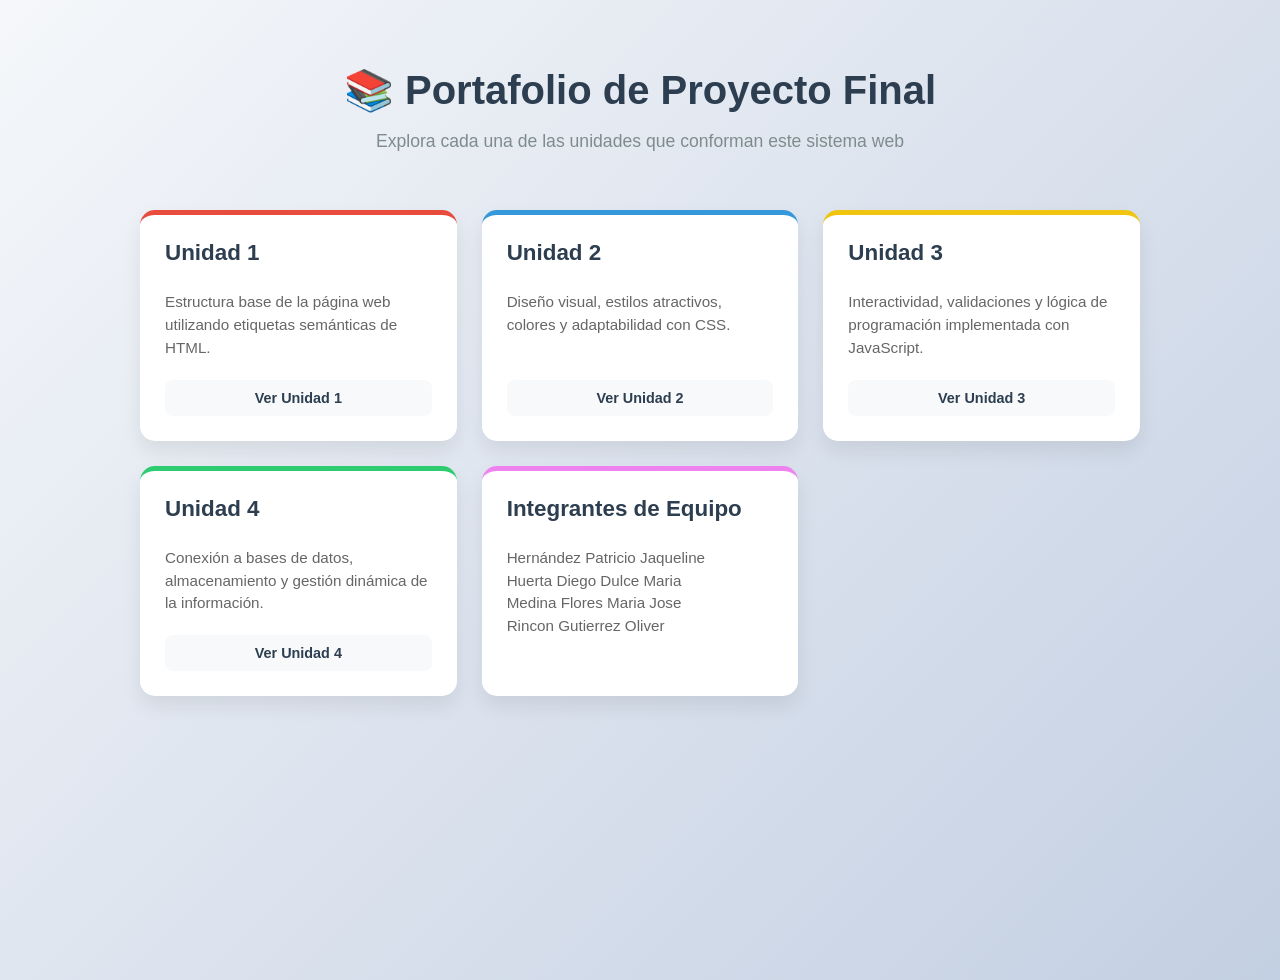
==== index.html @ d91c9d4b "Add files via upload" ====
<!DOCTYPE html>
<html lang="es">
<head>
    <meta charset="UTF-8">
    <meta name="viewport" content="width=device-width, initial-scale=1.0">
    <title>Proyecto Final - Unidades de Aprendizaje</title>
    <style>
        body {
            font-family: 'Segoe UI', Tahoma, Geneva, Verdana, sans-serif;
            background: linear-gradient(135deg, #f5f7fa 0%, #c3cfe2 100%);
            margin: 0;
            padding: 40px 20px;
            color: #333;
            display: flex;
            flex-direction: column;
            align-items: center;
            min-height: 100vh;
        }

        header {
            text-align: center;
            margin-bottom: 40px;
        }

        header h1 {
            font-size: 2.5rem;
            color: #2c3e50;
            margin-bottom: 10px;
        }

        header p {
            font-size: 1.1rem;
            color: #7f8c8d;
        }

        /* Contenedor de las tarjetas en cuadrícula */
        .container {
            display: grid;
            grid-template-columns: repeat(auto-fit, minmax(240px, 1fr));
            gap: 25px;
            max-width: 1000px;
            width: 100%;
        }

        /* Diseño de cada tarjeta */
        .card {
            background: #ffffff;
            border-radius: 15px;
            overflow: hidden;
            box-shadow: 0 10px 20px rgba(0,0,0,0.08);
            transition: transform 0.3s ease, box-shadow 0.3s ease;
            text-decoration: none;
            color: inherit;
            display: flex;
            flex-direction: column;
            border-top: 5px solid #3498db;
        }

        .card:hover {
            transform: translateY(-8px);
            box-shadow: 0 15px 30px rgba(0,0,0,0.15);
        }

        /* Colores personalizados para cada unidad */
        .card.u1 { border-top-color: #e74c3c; } /* HTML - Rojo */
        .card.u2 { border-top-color: #3498db; } /* CSS - Azul */
        .card.u3 { border-top-color: #f1c40f; } /* JS - Amarillo */
        .card.u4 { border-top-color: #2ecc71; } /* BD - Verde */
        .card.u { border-top-color: violet;}

        .card-content {
            padding: 25px;
            display: flex;
            flex-direction: column;
            flex-grow: 1;
        }

        .card h2 {
            font-size: 1.4rem;
            margin-top: 0;
            margin-bottom: 10px;
            color: #2c3e50;
        }

        .card p {
            font-size: 0.95rem;
            color: #666;
            line-height: 1.5;
            flex-grow: 1;
            margin-bottom: 20px;
        }

        .btn {
            background-color: #f8f9fa;
            color: #2c3e50;
            text-align: center;
            padding: 10px;
            border-radius: 8px;
            font-weight: bold;
            font-size: 0.9rem;
            transition: background 0.2s;
        }

        .card:hover .btn {
            background-color: #2c3e50;
            color: #ffffff;
        }
    </style>
</head>
<body>

    <header>
        <h1>📚 Portafolio de Proyecto Final</h1>
        <p>Explora cada una de las unidades que conforman este sistema web</p>
    </header>

    <div class="container">
        <!-- Unidad 1 -->
        <a href="Unidad1.html" class="card u1">
            <div class="card-content">
                <h2>Unidad 1</h2>
                <p>Estructura base de la página web utilizando etiquetas semánticas de HTML.</p>
                <div class="btn">Ver Unidad 1</div>
            </div>
        </a>

        <!-- Unidad 2 -->
        <a href="unidad2.html" class="card u2">
            <div class="card-content">
                <h2>Unidad 2</h2>
                <p>Diseño visual, estilos atractivos, colores y adaptabilidad con CSS.</p>
                <div class="btn">Ver Unidad 2</div>
            </div>
        </a>

        <!-- Unidad 3 -->
        <a href="unidad3.html" class="card u3">
            <div class="card-content">
                <h2>Unidad 3</h2>
                <p>Interactividad, validaciones y lógica de programación implementada con JavaScript.</p>
                <div class="btn">Ver Unidad 3</div>
            </div>
        </a>

        <!-- Unidad 4 -->
        <a href="unidad4.html" class="card u4">
            <div class="card-content">
                <h2>Unidad 4</h2>
                <p>Conexión a bases de datos, almacenamiento y gestión dinámica de la información.</p>
                <div class="btn">Ver Unidad 4</div>
            </div>
        </a>

        <a class="card u">
            <div class="card-content">
                <h2>Integrantes de Equipo</h2>
                <p>Hernández Patricio Jaqueline<br>
                Huerta Diego Dulce Maria<br>
                Medina Flores Maria Jose<br>
                Rincon Gutierrez Oliver</p>
            </div>
        </a>
    </div>

</body>
</html>
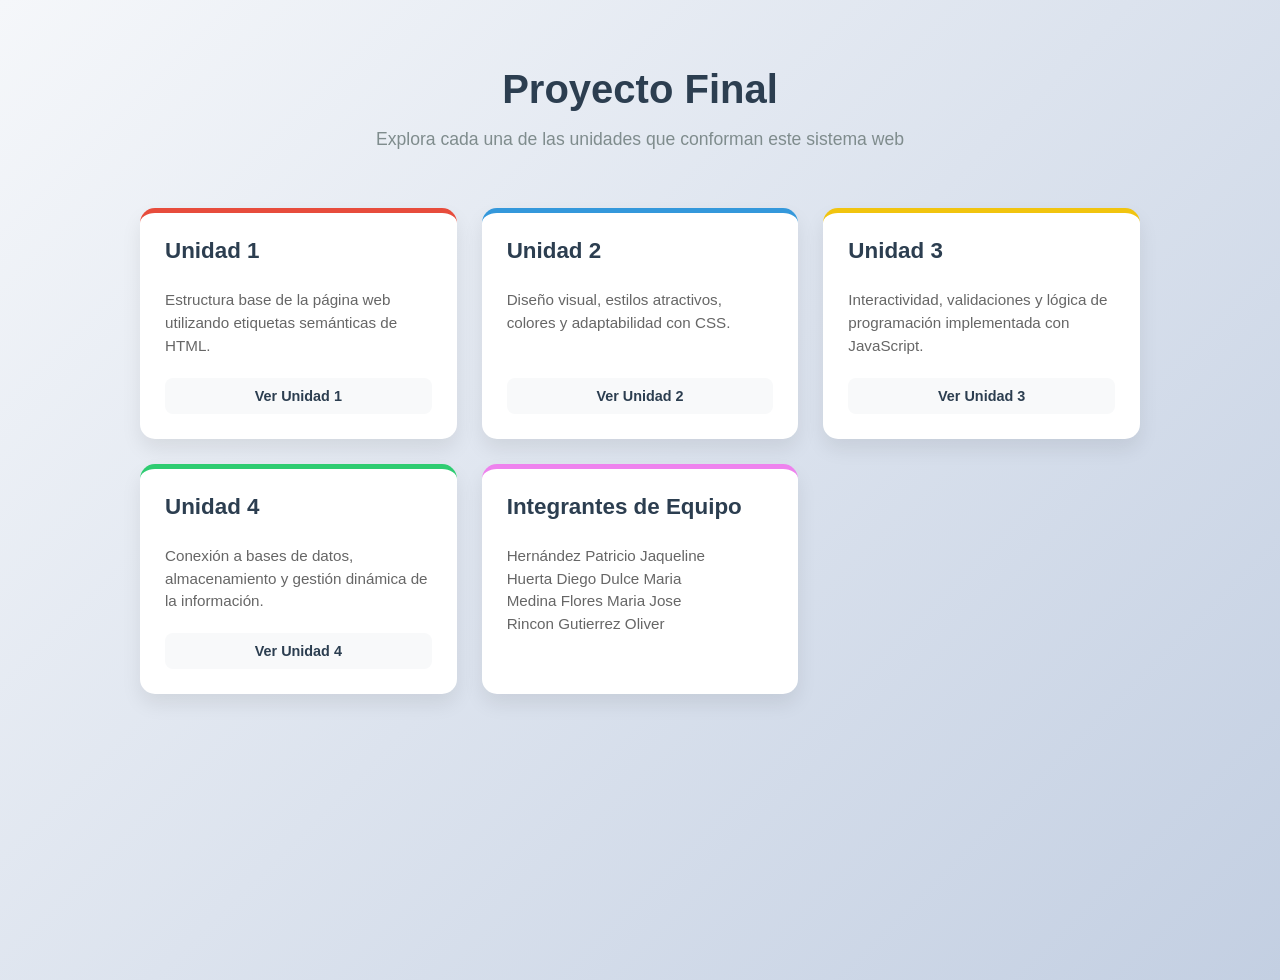
==== commit df8bed52: "Add files via upload" ====
--- a/index.html
+++ b/index.html
@@ -110,13 +110,13 @@
 <body>
 
     <header>
-        <h1>📚 Portafolio de Proyecto Final</h1>
+        <h1>Proyecto Final</h1>
         <p>Explora cada una de las unidades que conforman este sistema web</p>
     </header>
 
     <div class="container">
         <!-- Unidad 1 -->
-        <a href="Unidad1.html" class="card u1">
+        <a href="unidad1.html" class="card u1">
             <div class="card-content">
                 <h2>Unidad 1</h2>
                 <p>Estructura base de la página web utilizando etiquetas semánticas de HTML.</p>
